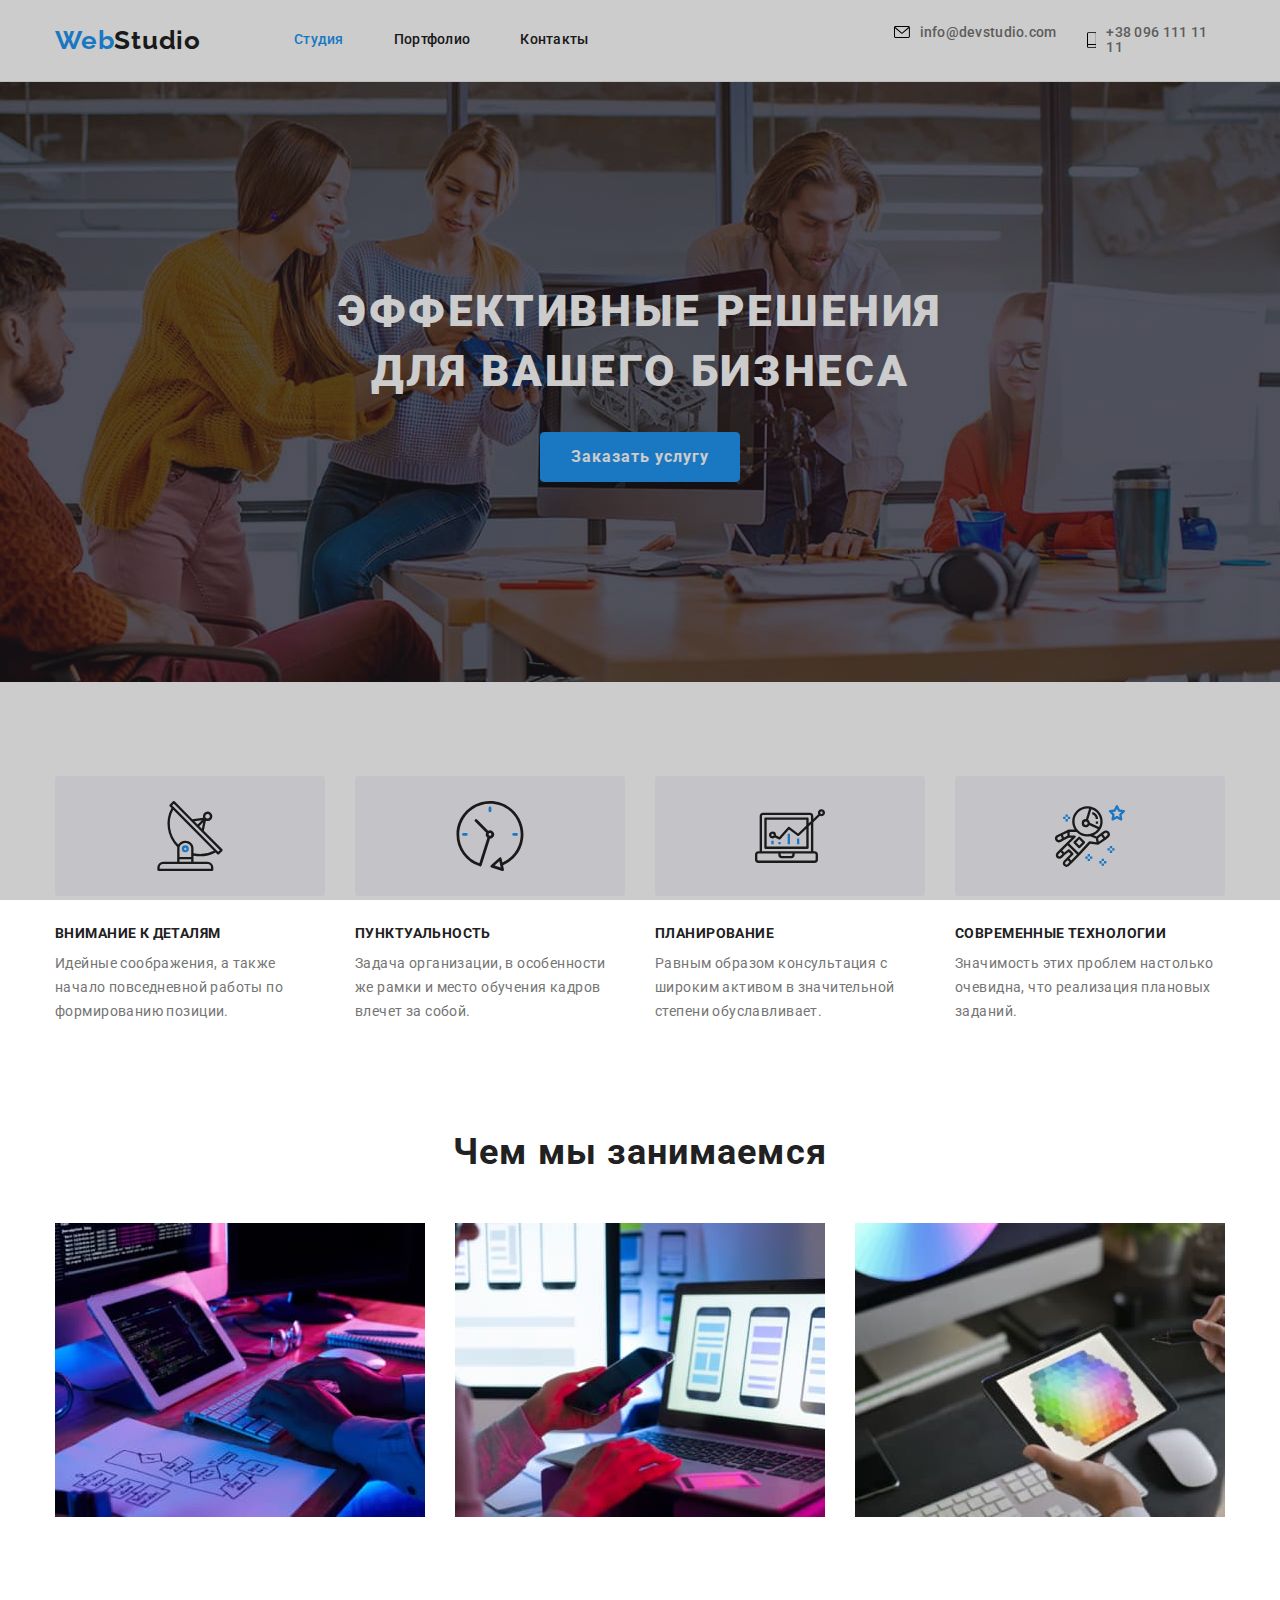
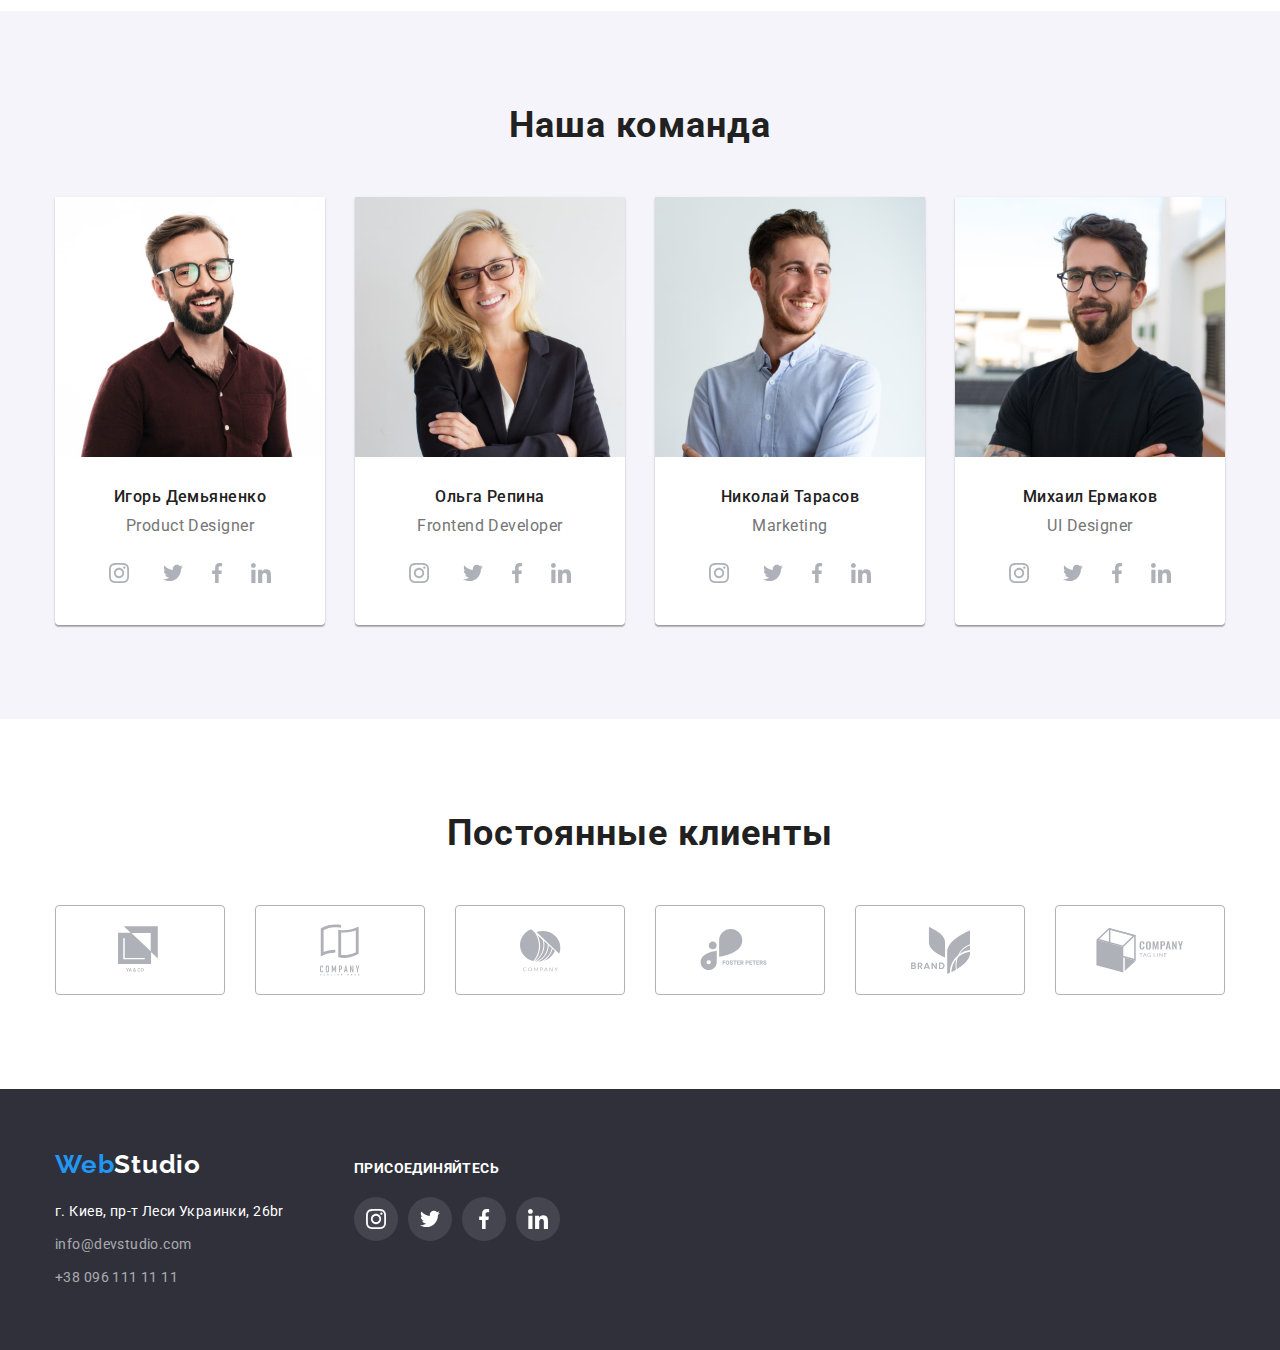
==== index.html @ c90cb627 "добавляет модалку" ====
<!DOCTYPE html>
<html lang="ru">
  <head>
    <meta charset="UTF-8" />
    <meta name="viewport" content="width=device-width, initial-scale=1.0" />
    <title>Studio</title>
    <link rel="stylesheet" href="https://cdnjs.cloudflare.com/ajax/libs/modern-normalize/1.0.0/modern-normalize.min.css" integrity="sha512-ISS7cAi1PEhQ8jnbJpJZMd29NlhNj4AWYyLOSp2CE/CsHxTCu+r+t0D2yoJudVrd0/8fTVPUVDzY5Tvli75u/g==" crossorigin="anonymous" />
    <link rel="preconnect" href="https://fonts.gstatic.com">
    <link href="https://fonts.googleapis.com/css2?family=Raleway:wght@700&family=Roboto:wght@400;500;700;900&display=swap" rel="stylesheet">
    <link rel="stylesheet" href="./CSS/styles.css" />
  </head>
  <body>

    <!-- Шапка сайта -->

    <header class="header">
      <div class="container header-container">
        <div class="nav-container">
          <a class="header-logo" href="./index.html"><span class="web">Web</span>Studio</a>
          <nav class="nav">
            <ul class="nav-list menu">
              <li class="nav-item">
                <a class="link current" href="./index.html">Студия</a>
              </li>
              <li class="nav-item">
                <a class="link" href="./portfolio.html">Портфолио</a>
              </li>
              <li class="nav-item">
                <a class="link" href="#">Контакты</a>
              </li>
            </ul>
          </nav>
          <ul class="nav-list">
            <li class="mail-phone">
              <a class="link-mail" href="mailto:info@devstudio.com">
              <svg class="icon-mail" width="16" height="12">
                <use href="./images/symbol-defs.svg#icon-mail"></use>
              </svg>
              info@devstudio.com
              </a>
            </li>
            <li class="nav-item">
              <a class="link-phone" href="tel:+380961111111">
                <svg class="icon-phone" width="10" height="16">
                  <use href="./images/symbol-defs.svg#icon-phone"></use>
                </svg>
                +38 096 111 11 11
              </a>
            </li>
          </ul>
        </div>
      </div>
    </header>
    <main>

      <!-- Герой -->

      <section class="hero hero-overlay">
        <div class="container hero-container">
          <h1 class="hero-title">Эффективные решения<br>для вашего бизнеса</h1> 
          <button data-open-modal class="button">Заказать услугу</button>
          <div class="overlay">
            <div class="modal"></div>
          </div>
        </div>
      </section>

      <!-- Особенности -->

      <section class="section section-features">
        <div class="container features-container">
          <h2 class="features-title visually-hidden">Особенности</h2>
          <ul class="features-list">
            <li class="features-item icon-antena">
              <h3 class="features-title-item">Внимание к деталям</h3>
              <p class="features-text">
                Идейные соображения, а также начало повседневной работы по
                формированию позиции.
              </p>
            </li>
            <li class="features-item icon-clock">
              <h3 class="features-title-item">Пунктуальность</h3>
              <p class="features-text">
                Задача организации, в особенности же рамки и место обучения кадров
                влечет за собой.
              </p>
            </li>
            <li class="features-item icon-diagram">
              <h3 class="features-title-item">Планирование</h3>
              <p class="features-text">
                Равным образом консультация с широким активом в значительной
                степени обуславливает.
              </p>
            </li>
            <li class="features-item icon-astronaut">
              <h3 class="features-title-item">Современные технологии</h3>
              <p class="features-text">
                Значимость этих проблем настолько очевидна, что реализация
                плановых заданий.
              </p>
            </li>
          </ul>
        </div>
      </section>

      <!-- Преимущества -->

      <section class="section section-advantages">
        <div class="container advantages-container">
          <h2 class="advantages-title">Чем мы занимаемся</h2>
          <ul class="advantages-list">
            <li class="advantages-item">
              <img
                src="./images/studio/advantages/code-layout.jpg"
                alt="Верстка"
                width="370"
                height="294"
              />
            </li>
            <li class="advantages-item">
              <img
                src="./images/studio/advantages/mobile-applications.jpg"
                alt="Мобильные приложения"
                width="370"
                height="294"
              />
            </li>
            <li class="advantages-item">
              <img
                src="./images/studio/advantages/design.jpg"
                alt="Дизайн"
                width="370"
                height="294"
              />
            </li>
          </ul>
        </div>
      </section>

      <!-- Команда -->

      <section class="section section-team">
        <div class="container team-container">
          <h2 class="team-title">Наша команда</h2>
          <ul class="team-list">
            <li class="team-item">
              <img
                src="./images/studio/team/Product-Designer1.jpg"
                alt="Игорь Демьяненко"
                width="270"
                height="260"
              />
              <div class="info-worker">
                <h3 class="photo-title">Игорь Демьяненко</h3>
                <p class="photo-text">Product Designer</p>
                <ul class="socials-list">
                  <li class="socials-item">
                    <a class="socials-link" href="www.instagram.com">
                      <svg class="socials-icon" width="20" height="20">
                        <use href="./images/symbol-defs.svg#icon-instagram"></use>
                      </svg>
                    </a>
                  </li>
                  <li>
                    <a class="socials-link" href="https://twitter.com">
                      <svg class="socials-icon" width="20" height="20">
                        <use href="./images/symbol-defs.svg#icon-twitter"></use>
                      </svg>
                    </a>
                  </li>
                  <li>
                    <a class="socials-link" href="https://facebook.com">
                      <svg class="socials-icon" width="20" height="20">
                        <use href="./images/symbol-defs.svg#icon-facebook"></use>
                      </svg>
                    </a>
                  </li>
                  <li>
                    <a class="socials-link" href="https://linkedin.com">
                      <svg class="socials-icon" width="20" height="20">
                        <use href="./images/symbol-defs.svg#icon-linkedin"></use>
                      </svg>
                    </a>
                  </li>
                </ul>
              </div>
            </li>
            <li class="team-item">
              <img
                src="./images/studio/team/Frontend-Developer2.jpg"
                alt="Ольга Репина"
                width="270"
                height="260"
              />
              <div class="info-worker">
                <h3 class="photo-title">Ольга Репина</h3>
                <p class="photo-text">Frontend Developer</p>
                <ul class="socials-list">
                  <li class="socials-item">
                    <a class="socials-link" href="www.instagram.com">
                      <svg class="socials-icon" width="20" height="20">
                        <use href="./images/symbol-defs.svg#icon-instagram"></use>
                      </svg>
                    </a>
                  </li>
                  <li>
                    <a class="socials-link" href="https://twitter.com">
                      <svg class="socials-icon" width="20" height="20">
                        <use href="./images/symbol-defs.svg#icon-twitter"></use>
                      </svg>
                    </a>
                  </li>
                  <li>
                    <a class="socials-link" href="https://facebook.com">
                      <svg class="socials-icon" width="20" height="20">
                        <use href="./images/symbol-defs.svg#icon-facebook"></use>
                      </svg>
                    </a>
                  </li>
                  <li>
                    <a class="socials-link" href="https://linkedin.com">
                      <svg class="socials-icon" width="20" height="20">
                        <use href="./images/symbol-defs.svg#icon-linkedin"></use>
                      </svg>
                    </a>
                  </li>
                </ul>
              </div>
            </li>
            <li class="team-item">
              <img
                src="./images/studio/team/Marketing3.jpg"
                alt="Николай Тарасов"
                width="270"
                height="260"
              />
              <div class="info-worker">
                <h3 class="photo-title">Николай Тарасов</h3>
                <p class="photo-text">Marketing</p>
                <ul class="socials-list">
                  <li class="socials-item">
                    <a class="socials-link" href="www.instagram.com">
                      <svg class="socials-icon" width="20" height="20">
                        <use href="./images/symbol-defs.svg#icon-instagram"></use>
                      </svg>
                    </a>
                  </li>
                  <li>
                    <a class="socials-link" href="https://twitter.com">
                      <svg class="socials-icon" width="20" height="20">
                        <use href="./images/symbol-defs.svg#icon-twitter"></use>
                      </svg>
                    </a>
                  </li>
                  <li>
                    <a class="socials-link" href="https://facebook.com">
                      <svg class="socials-icon" width="20" height="20">
                        <use href="./images/symbol-defs.svg#icon-facebook"></use>
                      </svg>
                    </a>
                  </li>
                  <li>
                    <a class="socials-link" href="https://linkedin.com">
                      <svg class="socials-icon" width="20" height="20">
                        <use href="./images/symbol-defs.svg#icon-linkedin"></use>
                      </svg>
                    </a>
                  </li>
                </ul>
              </div>
            </li>
            <li class="team-item">
              <img
                src="./images/studio/team/UI-Designer4.jpg"
                alt="Михаил Ермаков"
                width="270"
                height="260"
              />
              <div class="info-worker">
                <h3 class="photo-title">Михаил Ермаков</h3>
                <p class="photo-text">UI Designer</p>
                <ul class="socials-list">
                  <li class="socials-item">
                    <a class="socials-link" href="www.instagram.com">
                      <svg class="socials-icon" width="20" height="20">
                        <use href="./images/symbol-defs.svg#icon-instagram"></use>
                      </svg>
                    </a>
                  </li>
                  <li>
                    <a class="socials-link" href="https://twitter.com">
                      <svg class="socials-icon" width="20" height="20">
                        <use href="./images/symbol-defs.svg#icon-twitter"></use>
                      </svg>
                    </a>
                  </li>
                  <li>
                    <a class="socials-link" href="https://facebook.com">
                      <svg class="socials-icon" width="20" height="20">
                        <use href="./images/symbol-defs.svg#icon-facebook"></use>
                      </svg>
                    </a>
                  </li>
                  <li>
                    <a class="socials-link" href="https://linkedin.com">
                      <svg class="socials-icon" width="20" height="20">
                        <use href="./images/symbol-defs.svg#icon-linkedin"></use>
                      </svg>
                    </a>
                  </li>
                </ul>
              </div>
            </li>
          </ul>
        </div>
      </section>
    </main>

    <!-- Постоянные клиенты -->

    <section class="section clients-section">
      <div class="container clients-container">
        <h2 class="clients-title">Постоянные клиенты</h2>
        <ul class="clients-list">
          <li class="clients-item">
            <a class="clients-logo" href="">
              <svg class="logo-icon" width="44" height="49">
                <use href="./images/symbol-defs.svg#icon-logo-1"></use>
              </svg>
            </a>
          </li>
          <li class="clients-item">
            <a class="clients-logo" href="">
              <svg class="logo-icon" width="40" height="52">
                <use href="./images/symbol-defs.svg#icon-logo-2"></use>
              </svg>
            </a>
          </li>
          <li class="clients-item">
            <a class="clients-logo" href="">
              <svg class="logo-icon" width="41" height="43">
                <use href="./images/symbol-defs.svg#icon-logo-3"></use>
              </svg>
            </a>
          </li>
          <li class="clients-item">
            <a class="clients-logo" href="">
              <svg class="logo-icon" width="80" height="42">
                <use href="./images/symbol-defs.svg#icon-logo-4"></use>
              </svg>
            </a>
          </li>
          <li class="clients-item">
            <a class="clients-logo" href="">
              <svg class="logo-icon" width="59" height="47">
                <use href="./images/symbol-defs.svg#icon-logo-5"></use>
              </svg>
            </a>
          </li>
          <li class="clients-item">
            <a class="clients-logo" href="">
              <svg class="logo-icon" width="88" height="45">
                <use href="./images/symbol-defs.svg#icon-logo-6"></use>
              </svg>
            </a>
          </li>
        </ul>
      </div>
    </section>


    <!-- Футер -->
    <footer class="footer">
      <div class="container footer-container">
        <div class="footer-contacts">
          <a class="footer-logo" href="./index.html">
            <span class="web">Web</span><span class="logo-white">Studio</span>
          </a>
          <address class="address">
            г. Киев, пр-т Леси Украинки, 26br <br />
            <a class="footer-link" href="mailto:info@devstudio.com">info@devstudio.com</a><br />
            <a class="footer-link" href="tel:+380961111111">+38 096 111 11 11</a>
          </address>
        </div>
        <div class="footer-socials">
          <h2 class="footer-title">Присоединяйтесь</h2>
          <ul class="socials-list-footer">
            <li class="socials-item-footer">
              <a class="socials-link-footer" href="www.instagram.com">
                <svg class="socials-icon-footer" width="20" height="20">
                  <use href="./images/symbol-defs.svg#icon-instagram"></use>
                </svg>
              </a>
            </li>
            <li class="socials-item-footer">
              <a class="socials-link-footer" href="https://twitter.com">
                <svg class="socials-icon-footer" width="20" height="20">
                  <use href="./images/symbol-defs.svg#icon-twitter"></use>
                </svg>
              </a>
            </li>
            <li class="socials-item-footer">
              <a class="socials-link-footer" href="https://facebook.com">
                <svg class="socials-icon-footer" width="20" height="20">
                  <use href="./images/symbol-defs.svg#icon-facebook"></use>
                </svg>
              </a>
            </li>
            <li class="socials-item-footer">
              <a class="socials-link-footer" href="https://linkedin.com">
                <svg class="socials-icon-footer" width="20" height="20">
                  <use href="./images/symbol-defs.svg#icon-linkedin"></use>
                </svg>
              </a>
            </li>
          </ul>
        </div>
      </div>
    </footer>
    <script>
      const refs = {
        openModalBtn: document.querySelector("[data-open-modal]"),
        closeModalBtn: document.querySelector("[data-close-modal]"),
        backdrop: document.querySelector("[data-backdrop]"),
      };

      refs.openModalBtn.addEventListener("click", toggleModal);
      refs.closeModalBtn.addEventListener("click", toggleModal);

      refs.backdrop.addEventListener("click", logBackdropClick);

      function toggleModal() {
        refs.backdrop.classList.toggle("is-hidden");
      }

      function logBackdropClick() {
        console.log("Это клик в бекдроп");
      }
    </script>
  </body>
</html>
---- CSS/styles.css ----
:root {
  --primary-text-color: #212121;
  --secondary-text-color: #757575;
  --primary-white-color: #ffffff;
  --secondary-black-color: #2f303a;
  --accent-color: #2196f3;
}

html {
  box-sizing: border-box;
}

*,
*::before,
*::after {
  box-sizing: inherit;
}

h1,
h2,
h3,
h4,
h5,
h6,
p {
  margin-top: 0;
}

body {
  color: var(--primary-text-color);
  background-color: var(--primary-white-color);
  font-family: "Roboto", sans-serif;
  margin: 0;
}

a {
  text-decoration: none;
  color: var(--secondary-text-color);
  margin: 0;
  padding: 0;
}

address {
  font-style: inherit;
}

ul {
  margin-top: 0;
  margin-bottom: 0;
  padding: 0;
  list-style-type: none;
}

img {
  display: block;
  max-width: 100%;
  height: auto;
}

.visually-hidden {
  position: absolute !important;
  clip: rect(1px 1px 1px 1px);
  clip: rect(1px, 1px, 1px, 1px);
  padding: 0 !important;
  border: 0 !important;
  height: 1px !important;
  width: 1px !important;
  overflow: hidden;
}

.container {
  width: 1200px;
  padding-left: 15px;
  padding-right: 15px;
  margin-right: auto;
  margin-left: auto;
  align-content: center;
  vertical-align: baseline;
}

.section {
  padding-top: 94px;
  padding-bottom: 94px;
}

/* Header (Шапка) */

.header {
  border-bottom:  1px solid #ECECEC;
}

.header-container {
  display: flex;
  justify-content: space-between;
}

.header-logo {
  margin: 25px 93px 25px 0px;
  font-weight: 700;
  font-size: 26px;
  line-height: 1.19;
  letter-spacing: 0.03em;
  color: var(--primary-text-color);
  font-family: "Raleway", sans-serif;
}

.web {
  color: var(--accent-color);
}

.nav-container {
  display: flex;
  align-items: center;
}

.nav-list.menu {
  margin-right: 305px;
}

.nav-list {
  display: flex;
  font-weight: 500;
  font-size: 14px;
  line-height: 1.14;
  letter-spacing: 0.02em;
  list-style: none;
  text-decoration: none;
}

.nav-item:not(:last-child) {
  margin-right: 50px;
}

.nav-item .link {
  color: var(--primary-text-color);
}

.nav-list .link:hover,
.nav-list .link:focus {
  color: var(--accent-color);
}

.nav-list .link-mail:hover,
.nav-list .link-mail:focus {
  color: var(--accent-color);
}

.nav-list .link-phone:hover,
.nav-list .link-phone:focus {
  color: var(--accent-color);
}

.nav-list .link.current {
  color: var(--accent-color);
}

.link-mail,
.link-phone {
  display: inline-flex;
  align-items: center;
}

.mail-phone {
  margin-right: 30px;
}

.icon-mail {
 margin-right: 10px; 
}

.icon-phone {
  margin-right: 10px; 
 }

 .link-mail:hover .icon-mail,
 .link-mail:focus .icon-mail {
   fill: var(--accent-color);
 }

 .link-phone:hover .icon-phone,
 .link-phone:focus .icon-phone {
   fill: var(--accent-color);
 }

/* Hero (Герой) */

.hero {
  background: #C4C4C4;
  text-align: center;
  padding: 200px 0;
}

.hero-overlay {
  height: 600px;
  max-width: 1600px;
  margin-left: auto;
  margin-right: auto;
  background-image: linear-gradient( rgba(47, 48, 58, 0.4), rgba(47, 48, 58, 0.4)), url(../images/studio/hero/Img.jpg);
  background-repeat: no-repeat;
  background-size: cover;
  background-position: center;
}

.hero-title {
  color: var(--primary-white-color);
  font-weight: 900;
  font-size: 44px;
  line-height: 1.36;
  text-align: center;
  letter-spacing: 0.06em;
  text-transform: uppercase;
  margin-bottom: 30px;
}

.button {
  font-family: var(--primary-text-color);
  width: 200px;
  height: 50px;
  font-weight: 700;
  font-size: 16px;
  line-height: 1.88;
  letter-spacing: 0.06em;
  background: #2196f3;
  border: 1px solid var(--accent-color);
  border-radius: 4px;
  color: #ffffff;
  font-family: "Roboto", sans-serif;
  cursor: pointer;
  align-items: center;
  text-align: center;
  justify-content: center;
}

.overlay {
  position: fixed;

  top: 0;
  left: 0;
  width: 100%;
  height: 100%;
  background: rgba(0, 0, 0, 0.2);

}

/* Features (Особенности) */

.section-features {
  padding-bottom: 0;
}

.features-list {
  display: flex;
  list-style: none;
  
}

.features-item {
  width: calc((100% - 90px) / 4);
}

.features-item:not(:last-child) {
  margin-right: 30px;
}

.features-item::before {
  display: block;
  content: "";
  height: 120px;
  background: #F5F4FA;
  border-radius: 4px;
  margin-bottom: 30px;
}

.icon-antena::before {
  background-image: url("../images/icons/icons-features/antenna.svg");
  background-repeat: no-repeat;
  background-position: center;
}

.icon-clock::before{
  background-image: url("../images/icons/icons-features/clock.svg");
  background-repeat: no-repeat;
  background-position: center;
}

.icon-diagram::before{
  background-image: url("../images/icons/icons-features/diagram.svg");
  background-repeat: no-repeat;
  background-position: center;
}

.icon-astronaut::before{
  background-image: url("../images/icons/icons-features/astronaut.svg");
  background-repeat: no-repeat;
  background-position: center;
}

.features-icons-item {
  display: block;
  width: 65px;
  height: 70px;
  padding: 0;
  border: none;
}

.features-title-item {
  margin-bottom: 10px;
  font-weight: 700;
  font-size: 14px;
  line-height: 1.14;
  letter-spacing: 0.03em;
  color: var(--primary-text-color);
  text-transform: uppercase;
}

.features-text {
  font-weight: 400;
  font-size: 14px;
  line-height: 1.71;
  letter-spacing: 0.03em;
  color: var(--secondary-text-color);
}

/* Advantage (Преимущества) */

.section.section-advantages {
  margin-top: 0px;
}

.advantages-title {
  margin-bottom: 50px;
  font-weight: 700;
  font-size: 36px;
  line-height: 1.16;
  letter-spacing: 0.03em;
  color: var(--primary-text-color);
  text-align: center;
}

.advantages-list {
  display: flex;
  list-style: none;
}

.advantages-item {
  width: calc((100% - 60px) / 3);
}

.advantages-item:not(:last-child) {
  margin-right: 30px;
}

/* Team (Команда) */

.team-list {
  display: flex;
}

.info-worker {
  padding: 30px 32px;
}

.team-item {
  width: calc((100% - 90px) / 4);
  background: #ffffff;
  box-shadow: 0px 1px 3px rgba(0, 0, 0, 0.12), 0px 1px 1px rgba(0, 0, 0, 0.14),
    0px 2px 1px rgba(0, 0, 0, 0.2);
  border-radius: 0px 0px 4px 4px;
}

.team-item:not(:last-child) {
  margin-right: 30px;
}

.team-title {
  margin-bottom: 50px;
  font-weight: 700;
  font-size: 36px;
  line-height: 1.16;
  letter-spacing: 0.03em;
  color: var(--primary-text-color);
  text-align: center;
}

.photo-title {
  margin-bottom: 10px;
  font-weight: 500;
  font-size: 16px;
  line-height: 1.19;
  letter-spacing: 0.03em;
  color: var(--primary-text-color);
  text-align: center;
}

.photo-text {
  margin-bottom: 16px;
  font-weight: 400;
  font-size: 16px;
  line-height: 1.19;
  letter-spacing: 0.03em;
  color: var(--secondary-text-color);
  text-align: center;
}

.team-list {
  list-style: none;
}

.section-team {
  background-color: #f5f4fa;
}

/* Социальные сети */

.socials-list {
  display: flex;
  justify-content: center;
}

.social-item {
  justify-content: center;
}

.socials-item {
  width: calc((100% - 30px) / 4);
}

.socials-item:not(:last-child) {
  margin-right: 10px;
}

.socials-link {
  display: flex;
  justify-content: center;
  align-items: center;
  height: 44px;
  width: 44px;
  background: #FFFFFF;
  background-position: center;
  border-radius: 50%;
  border: none;
  
}

.socials-link:hover,
.socials-link:focus {
  background: #2196F3; 
}

.socials-icon {
  fill: #afb1b8;
}

.socials-link:hover .socials-icon,
.socials-link:focus .socials-icon {
  fill: var(--primary-white-color);
}

/* Постоянные клиенты */

.clients-title {
  margin-bottom: 50px;
  font-weight: 700;
  font-size: 36px;
  line-height: 1.16;
  letter-spacing: 0.03em;
  color: var(--primary-text-color);
  text-align: center;
}

.clients-list {
  display: flex;
  justify-content: space-between;
}

.clients-logo {
  justify-content: center;
  display: inline-flex;
  align-items: center;
  /* display: inline-block; */
  width: 170px;
  height: 90px;
  border: 1px solid #AFB1B8;
  box-sizing: border-box;
  border-radius: 4px;
}

.clients-logo:hover .logo-icon,
.clients-logo:focus .logo-icon {
  fill: var(--accent-color);
}

.clients-logo:hover,
.clients-logo:focus {
  border-color: var(--accent-color);
}


.logo-icon {
  fill: #afb1b8
}

/* footer (Подвал) */

.footer {
  padding-top: 60px;
  padding-bottom: 60px;
  background-color: var(--secondary-black-color);
}

.footer-container {
  display: flex;
}

.footer-logo {
  display: inline-block;
  margin-bottom: 20px;
  font-weight: 700;
  font-size: 26px;
  line-height: 1.19;
  letter-spacing: 0.03em;
  font-family: "Raleway", sans-serif;
}

.web {
  color: var(--accent-color);
}

.logo-white {
  color: #ffffff;
}

.address {
  font-weight: 400;
  font-size: 14px;
  line-height: 1.71;
  letter-spacing: 0.03em;
  color: #ffffff;
}

.footer-link {
  display: inline-block;
  margin-top: 9px;
  color: rgba(255, 255, 255, 0.6);
}

.footer-socials {
  margin-left: 70px;
}

.footer-title {
  margin-top: 12px;
  margin-bottom: 20px;
  font-weight: bold;
  font-size: 14px;
  line-height: 1.14;
  letter-spacing: 0.03em;
  text-transform: uppercase;
  color: #FFFFFF;

}

.socials-list-footer {
  display: flex;
  justify-content: center;
}
  
.socials-link-footer {
  display: flex;
  justify-content: center;
  align-items: center;
  height: 44px;
  width: 44px;
  background-position: center;
  border-radius: 50%;
  border: none;
  background: rgba(255, 255, 255, 0.1);
}

.socials-link-footer:hover,
.socials-link-footer:focus {
  background: #2196F3; 
}

.socials-icon-footer {
  fill: var(--primary-white-color);
}


.socials-item-footer:not(:last-child) {
  margin-right: 10px;
}

/* Portfolio */
  

.buttons-filter-list {
  display: flex;
  justify-content: center;
  margin-bottom: 50px;
}

.filter-item:not(:last-child) {
  margin-right: 8px;
}

.button-filter {
  display: inline-block;
  padding: 6px 22px;
  font-weight: 500;
  font-size: 16px;
  line-height: 1.6;
  letter-spacing: 0.03em;
  font-family: inherit;
  color: var(--primary-text-color);
  border: 1px solid #f5f4fa;
  border-radius: 4px;
  font-family: "Roboto", sans-serif;
}

.button-filter:hover,
.button-filter:focus {
  background-color: var(--accent-color);
  color: var(--primary-white-color);
}

/* Карточки портфолио */

.portfolio-container {
  padding-left: 15px;
  padding-right: 15px;
  margin-left: auto;
  margin-right: auto;
}

.portfolio-list {
  width: 1200;
  display: flex;
  flex-wrap: wrap;
}

.portfolio-list-item {
  width: 370px;
  width: 33.3333%;
  width: calc((100% - 60px) / 3);
  margin-right: 30px;
  border: 1px solid #EEEEEE;
}

.portfolio-list-item:nth-child(3n) {
  margin-right: 0;
}

.portfolio-list-item:nth-child(-n + 6) {
  margin-bottom: 30px;
}

.portfolio-link-item {
  display: block;
}

.portfolio-link-item:hover,
.portfolio-link-item:focus {
  box-shadow: 0px 1px 1px rgba(0, 0, 0, 0.12), 0px 4px 4px rgba(0, 0, 0, 0.06), 1px 4px 6px rgba(0, 0, 0, 0.16);
}

.portfolio-card-name {
  padding: 20px 24px;
}


.item-title {
  font-weight: 700;
  font-size: 18px;
  line-height: 2;
  letter-spacing: 0.06em;
  color: var(--primary-text-color);
  margin-bottom: 4px;
}

.item-text {
  font-weight: 400;
  font-size: 16px;
  line-height: 1.9;
  letter-spacing: 0.03em;
  color: #757575;
  margin: 0;
}
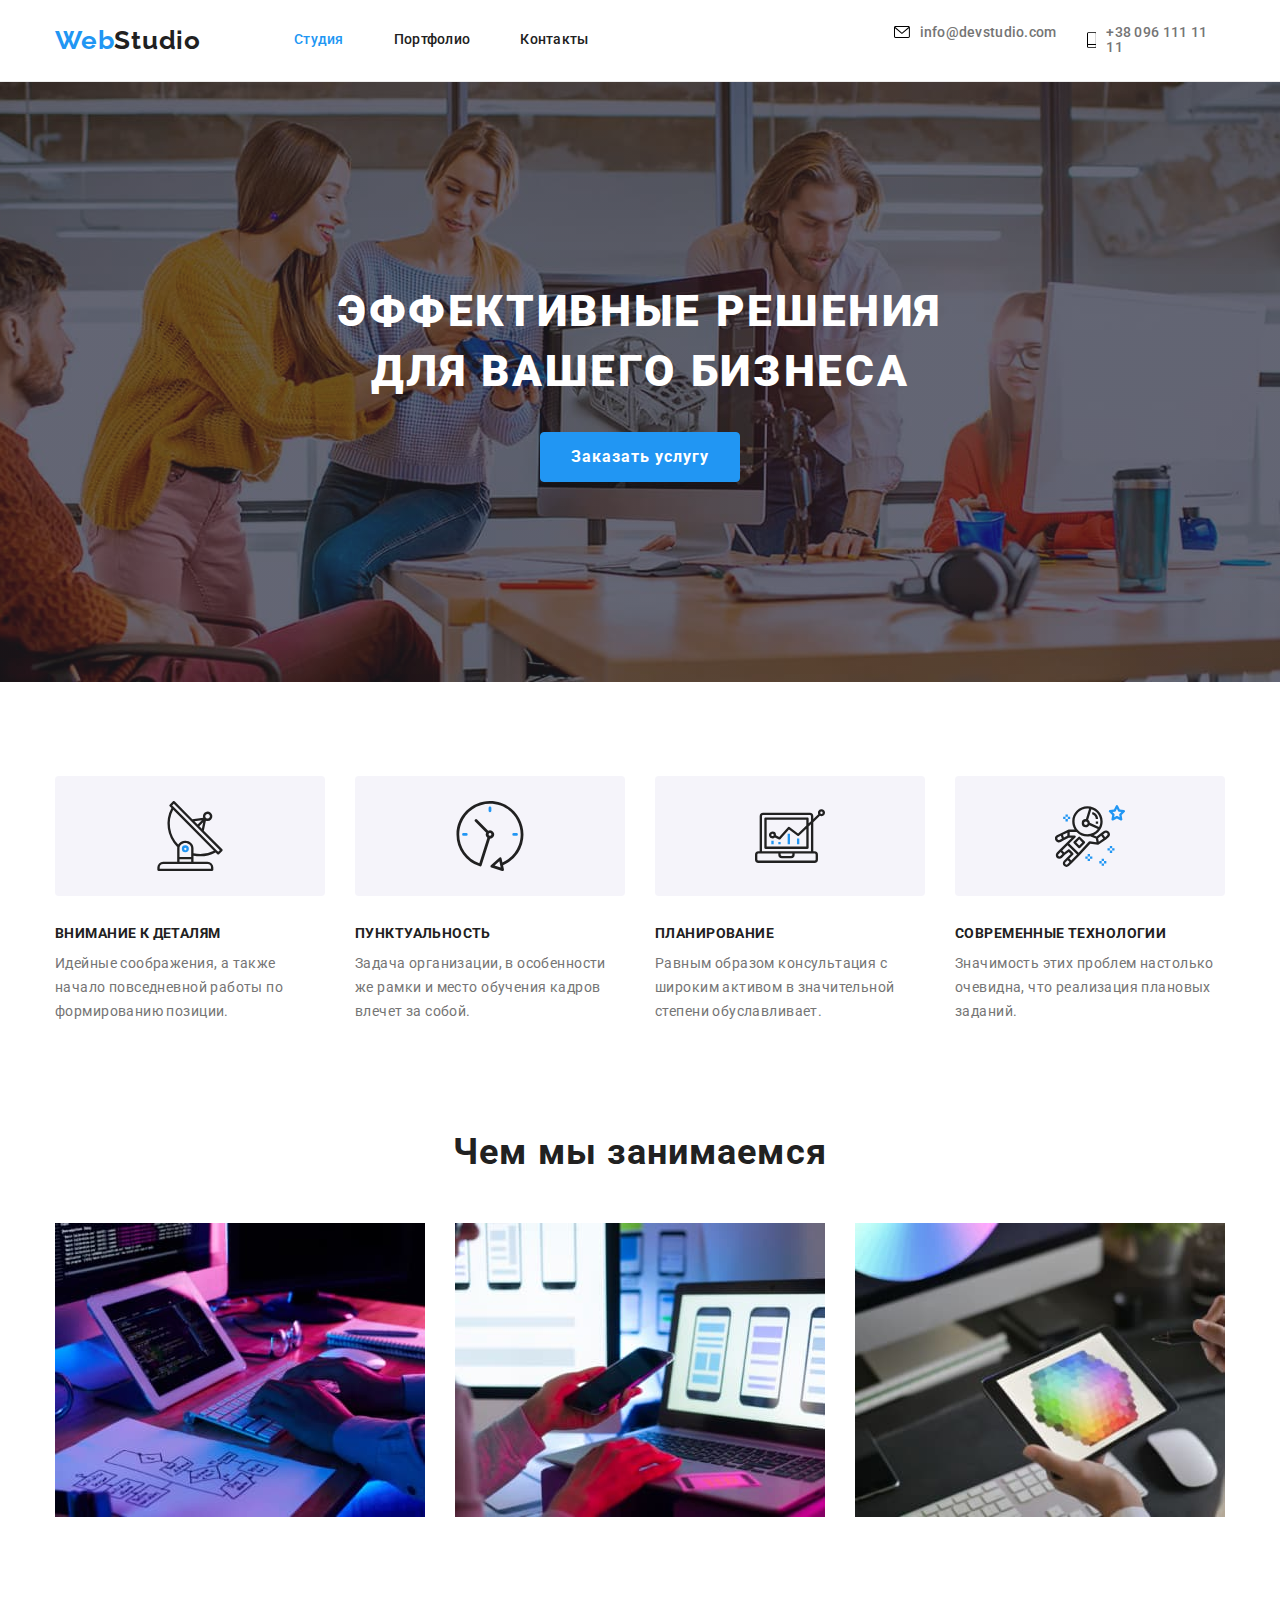
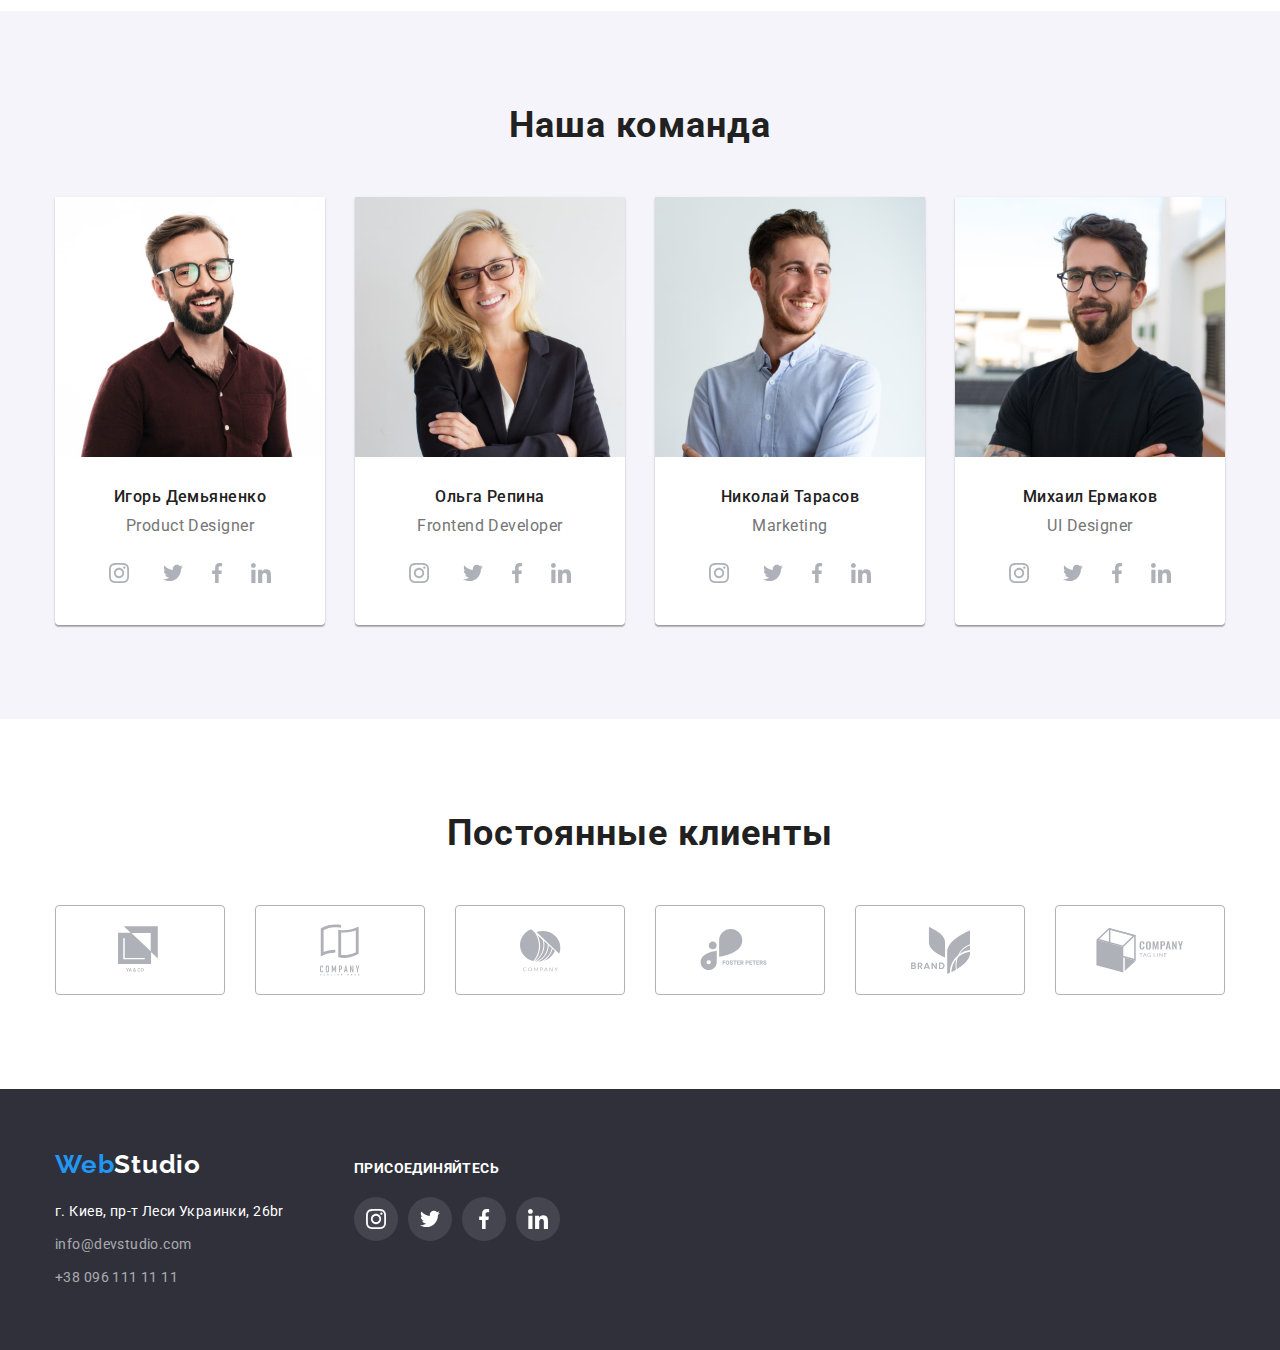
==== commit 65815355: "Добавляет overlay для Портфолио" ====
--- a/index.html
+++ b/index.html
@@ -59,9 +59,6 @@
         <div class="container hero-container">
           <h1 class="hero-title">Эффективные решения<br>для вашего бизнеса</h1> 
           <button data-open-modal class="button">Заказать услугу</button>
-          <div class="overlay">
-            <div class="modal"></div>
-          </div>
         </div>
       </section>
 
@@ -417,6 +414,17 @@
         </div>
       </div>
     </footer>
+
+    <div class="backdrop is-hidden" data-backdrop>
+      <div class="modal">
+        <button class="close-modal" data-close-modal>
+          <svg class="modal-icon-close" width="11" height="11">
+            <use href="./images/symbol-defs.svg#icon-close"></use>
+          </svg>
+        </button>  
+      </div>
+    </div>
+
     <script>
       const refs = {
         openModalBtn: document.querySelector("[data-open-modal]"),
@@ -437,5 +445,6 @@
         console.log("Это клик в бекдроп");
       }
     </script>
+    
   </body>
 </html>
--- a/CSS/styles.css
+++ b/CSS/styles.css
@@ -231,7 +231,7 @@
   justify-content: center;
 }
 
-.overlay {
+.backdrop {
   position: fixed;
 
   top: 0;
@@ -240,6 +240,40 @@
   height: 100%;
   background: rgba(0, 0, 0, 0.2);
 
+}
+
+.modal {
+  min-height: 581px;
+  min-width: 528px;
+
+  transform: translate(-50%, -50%);
+  position: absolute;
+  top: 50%;
+  left: 50%;
+
+  background-color: #FFFFFF;
+}
+
+.close-modal {
+  position: absolute;
+
+  right: 0;
+
+  margin-top: 8px;
+  margin-right: 8px;
+  width: 30px;
+  height: 30px;
+  border-radius: 50%;
+
+  background: #FFFFFF;
+  border: 1px solid rgba(0, 0, 0, 0.1);
+  box-sizing: border-box;
+
+}
+
+.backdrop.is-hidden {
+  opacity: 0;
+  pointer-events: none;
 }
 
 /* Features (Особенности) */
@@ -616,12 +650,15 @@
   border: 1px solid #f5f4fa;
   border-radius: 4px;
   font-family: "Roboto", sans-serif;
+  box-shadow: 0px 3px 1px rgba(0, 0, 0, 0.1), 0px 1px 2px rgba(0, 0, 0, 0.08), 0px 2px 2px rgba(0, 0, 0, 0.12);
+  background: #F5F4FA;
 }
 
 .button-filter:hover,
 .button-filter:focus {
   background-color: var(--accent-color);
   color: var(--primary-white-color);
+  border-color: var(--accent-color);
 }
 
 /* Карточки портфолио */
@@ -668,7 +705,6 @@
   padding: 20px 24px;
 }
 
-
 .item-title {
   font-weight: 700;
   font-size: 18px;
@@ -686,3 +722,35 @@
   color: #757575;
   margin: 0;
 }
+
+.portfolio-card {
+  position: relative;
+  overflow: hidden;
+}
+ 
+.portfolio-overlay {
+  position: absolute;
+
+  padding: 63px 23px;
+  top: 0;
+  left: 0;
+  width: 100%;
+  height: 100%;
+  background: rgba(33, 150, 243, 0.9);
+
+  transform: translateY(100%);
+  transition: transform 250ms cubic-bezier(0.4, 0, 0.2, 1);
+} 
+
+.text-overlay {
+  margin: 0;
+  font-size: 18px;
+  line-height: 1.56;
+  letter-spacing: 0.03em;
+  color: #FFFFFF;
+
+}
+
+.portfolio-link-item:hover .portfolio-overlay {
+  transform: translateY(0);
+}
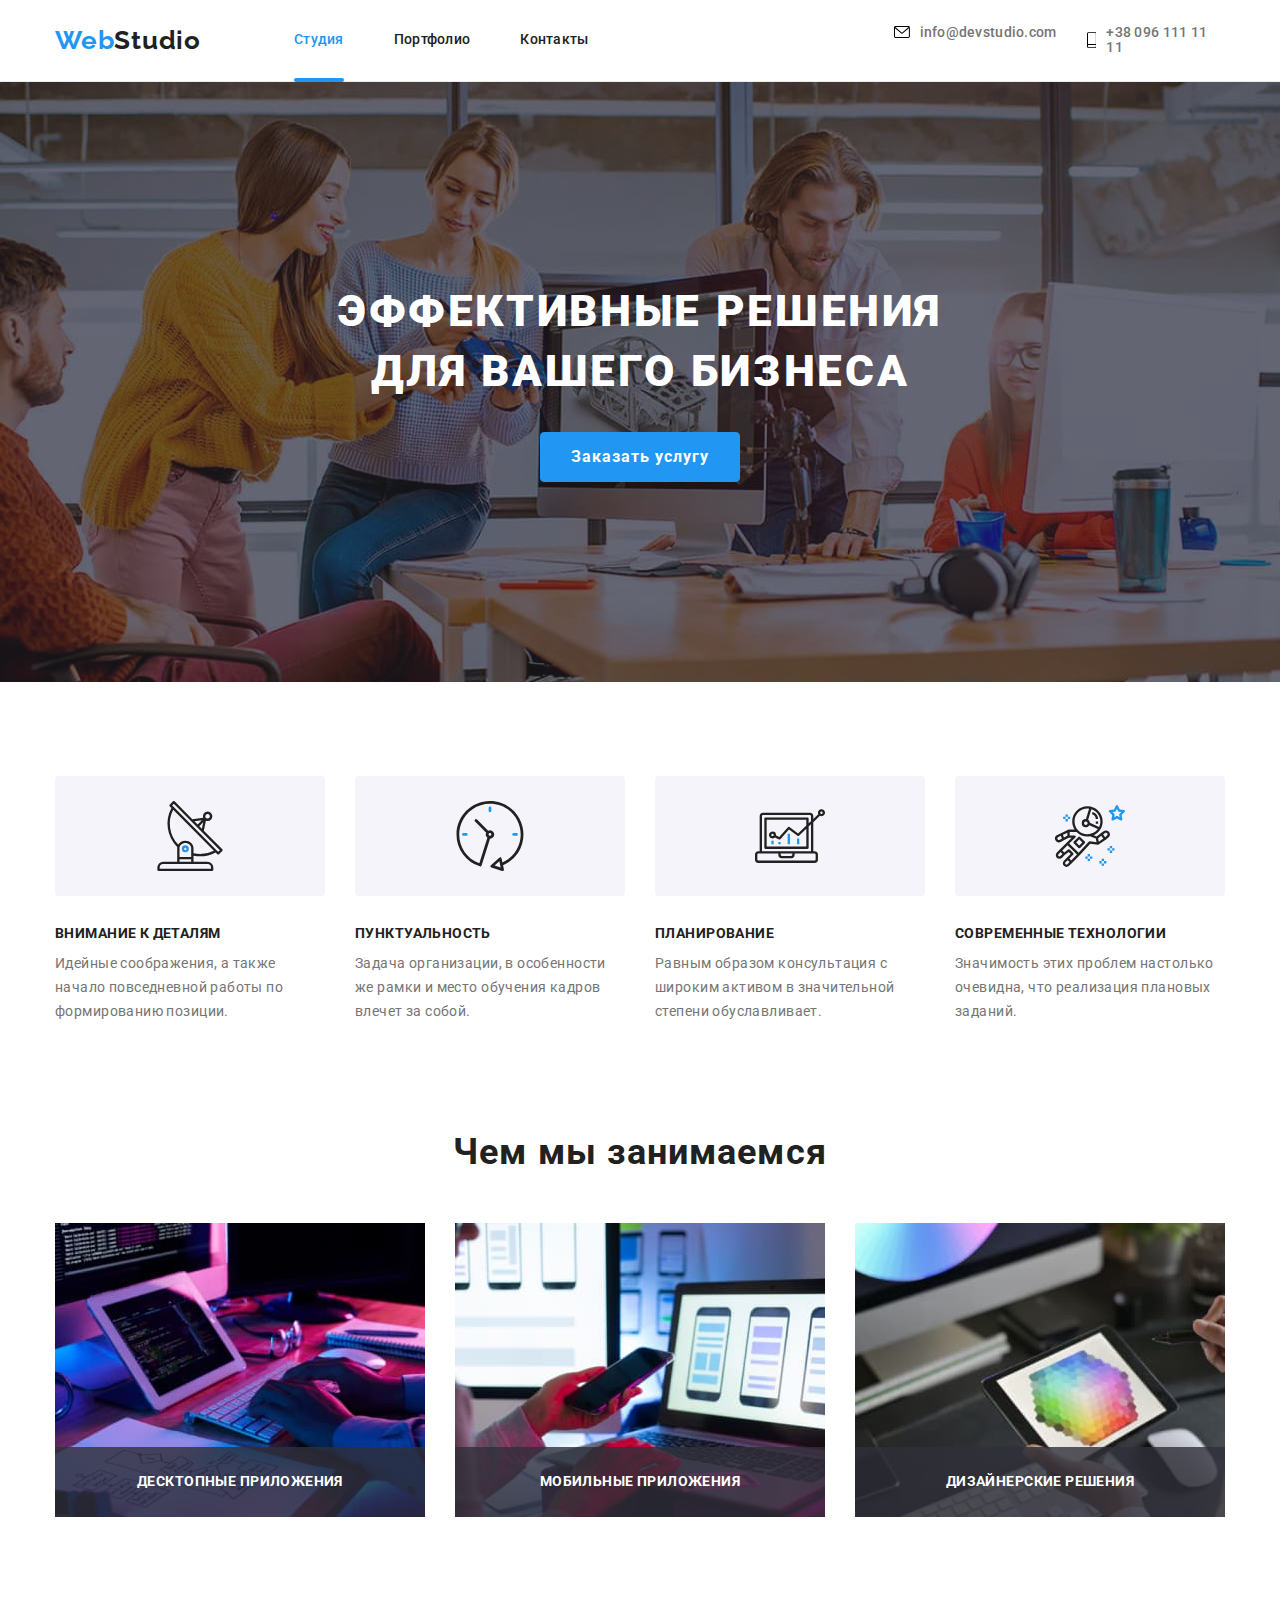
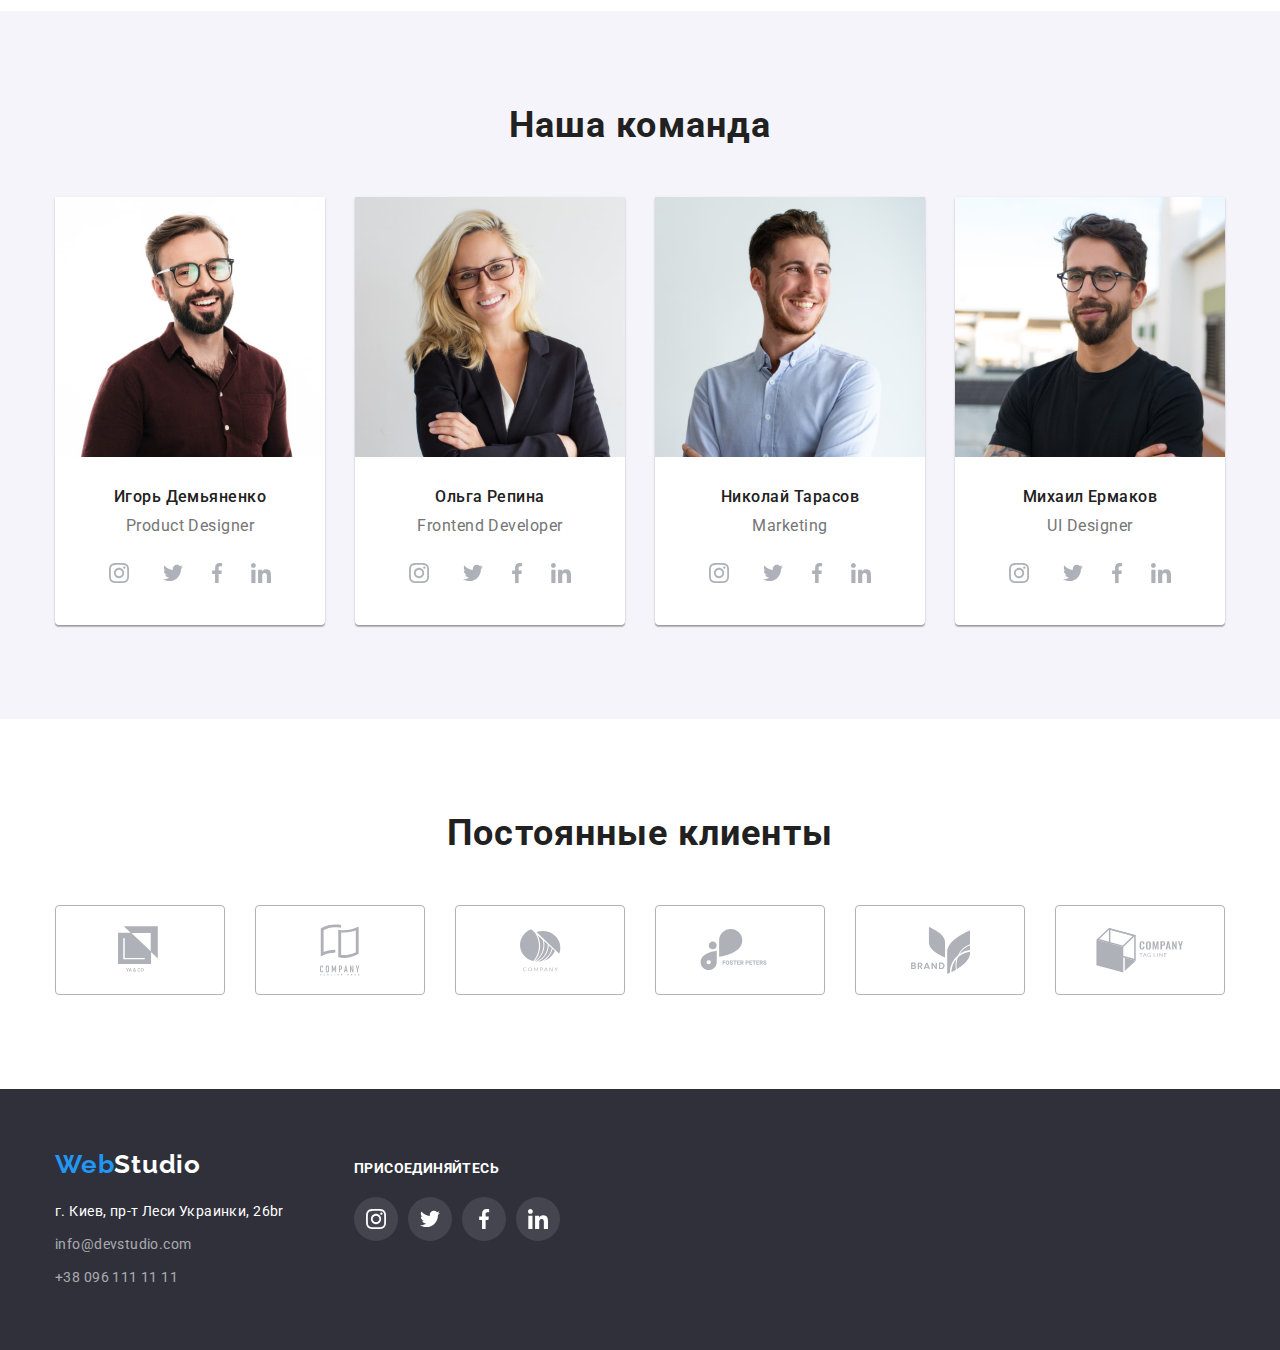
==== commit 1b84239c: "Добавляет фон Преимущество и анимация" ====
--- a/index.html
+++ b/index.html
@@ -20,7 +20,7 @@
           <nav class="nav">
             <ul class="nav-list menu">
               <li class="nav-item">
-                <a class="link current" href="./index.html">Студия</a>
+                <a class="link current line" href="./index.html">Студия</a>
               </li>
               <li class="nav-item">
                 <a class="link" href="./portfolio.html">Портфолио</a>
@@ -107,28 +107,38 @@
           <h2 class="advantages-title">Чем мы занимаемся</h2>
           <ul class="advantages-list">
             <li class="advantages-item">
-              <img
+              <div class="label">
+                <img
                 src="./images/studio/advantages/code-layout.jpg"
                 alt="Верстка"
                 width="370"
                 height="294"
-              />
+                />
+                <p class="label-text">Десктопные приложения</p>
+              </div>
+                
             </li>
             <li class="advantages-item">
-              <img
+              <div class="label">
+                <img
                 src="./images/studio/advantages/mobile-applications.jpg"
                 alt="Мобильные приложения"
                 width="370"
                 height="294"
-              />
+                />
+                <p class="label-text">Мобильные приложения</p>
+              </div>
             </li>
             <li class="advantages-item">
-              <img
+              <div class="label">
+                <img
                 src="./images/studio/advantages/design.jpg"
                 alt="Дизайн"
                 width="370"
                 height="294"
-              />
+                />
+                <p class="label-text">Дизайнерские решения</p>
+              </div>
             </li>
           </ul>
         </div>
--- a/CSS/styles.css
+++ b/CSS/styles.css
@@ -127,6 +127,10 @@
   text-decoration: none;
 }
 
+.nav-item {
+  position: relative;
+}
+
 .nav-item:not(:last-child) {
   margin-right: 50px;
 }
@@ -138,16 +142,19 @@
 .nav-list .link:hover,
 .nav-list .link:focus {
   color: var(--accent-color);
+  transition: 250ms cubic-bezier(0.4, 0, 0.2, 1);
 }
 
 .nav-list .link-mail:hover,
 .nav-list .link-mail:focus {
   color: var(--accent-color);
+  transition: 250ms cubic-bezier(0.4, 0, 0.2, 1);
 }
 
 .nav-list .link-phone:hover,
 .nav-list .link-phone:focus {
   color: var(--accent-color);
+  transition: 250ms cubic-bezier(0.4, 0, 0.2, 1);
 }
 
 .nav-list .link.current {
@@ -175,11 +182,24 @@
  .link-mail:hover .icon-mail,
  .link-mail:focus .icon-mail {
    fill: var(--accent-color);
+   transition: 250ms cubic-bezier(0.4, 0, 0.2, 1);
  }
 
  .link-phone:hover .icon-phone,
  .link-phone:focus .icon-phone {
    fill: var(--accent-color);
+   transition: 250ms cubic-bezier(0.4, 0, 0.2, 1);
+ }
+
+.line::after {
+  content: "";
+  position: absolute;
+  display: block;
+  width: 100%;
+  height: 4px;
+  bottom: -34px;
+  border-radius: 2px;
+  background: #2196F3;
  }
 
 /* Hero (Герой) */
@@ -377,12 +397,40 @@
 }
 
 .advantages-item {
+  position: relative;
   width: calc((100% - 60px) / 3);
 }
 
 .advantages-item:not(:last-child) {
   margin-right: 30px;
 }
+
+.label::before {
+  display: flex;
+  content: "";
+  position: absolute;
+  width: 100%;
+  height: 70px;
+  background: rgba(47, 48, 58, 0.8);
+  bottom: 0;
+}
+
+.label-text {
+  position: absolute;
+  width: 100%;
+  font-weight: bold;
+  font-size: 14px;
+  line-height: 1.14;
+  text-align: center;
+  letter-spacing: 0.03em;
+  text-transform: uppercase;
+  color: #FFFFFF;
+  padding-top: 27px;
+  padding-bottom: 27px;
+  bottom: 0;
+  margin: 0;
+}
+
 
 /* Team (Команда) */
 
@@ -478,7 +526,8 @@
 
 .socials-link:hover,
 .socials-link:focus {
-  background: #2196F3; 
+  background: #2196F3;
+  transition: 250ms cubic-bezier(0.4, 0, 0.2, 1); 
 }
 
 .socials-icon {
@@ -522,11 +571,13 @@
 .clients-logo:hover .logo-icon,
 .clients-logo:focus .logo-icon {
   fill: var(--accent-color);
+  transition: 250ms cubic-bezier(0.4, 0, 0.2, 1);
 }
 
 .clients-logo:hover,
 .clients-logo:focus {
   border-color: var(--accent-color);
+  transition: 250ms cubic-bezier(0.4, 0, 0.2, 1);
 }
 
 
@@ -613,7 +664,8 @@
 
 .socials-link-footer:hover,
 .socials-link-footer:focus {
-  background: #2196F3; 
+  background: #2196F3;
+  transition: 250ms cubic-bezier(0.4, 0, 0.2, 1); 
 }
 
 .socials-icon-footer {
@@ -659,6 +711,7 @@
   background-color: var(--accent-color);
   color: var(--primary-white-color);
   border-color: var(--accent-color);
+  transition: 250ms cubic-bezier(0.4, 0, 0.2, 1);
 }
 
 /* Карточки портфолио */
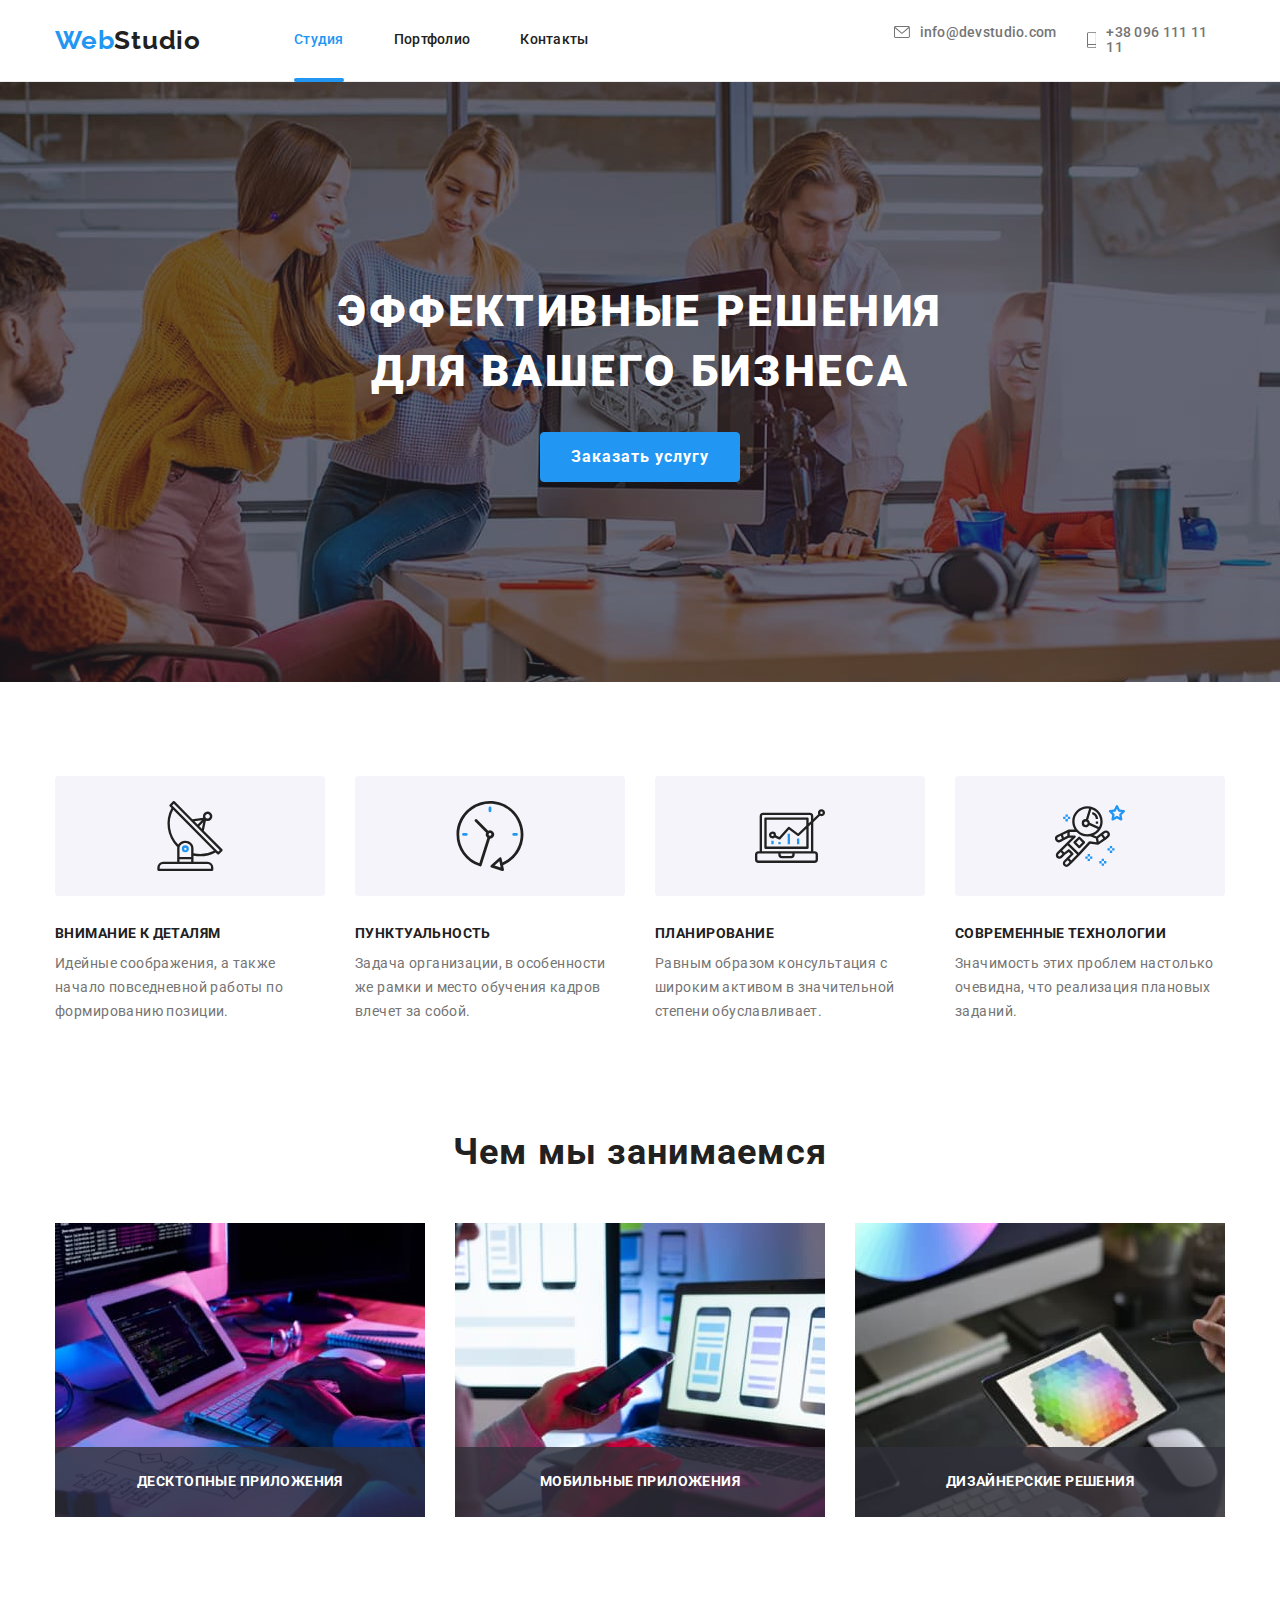
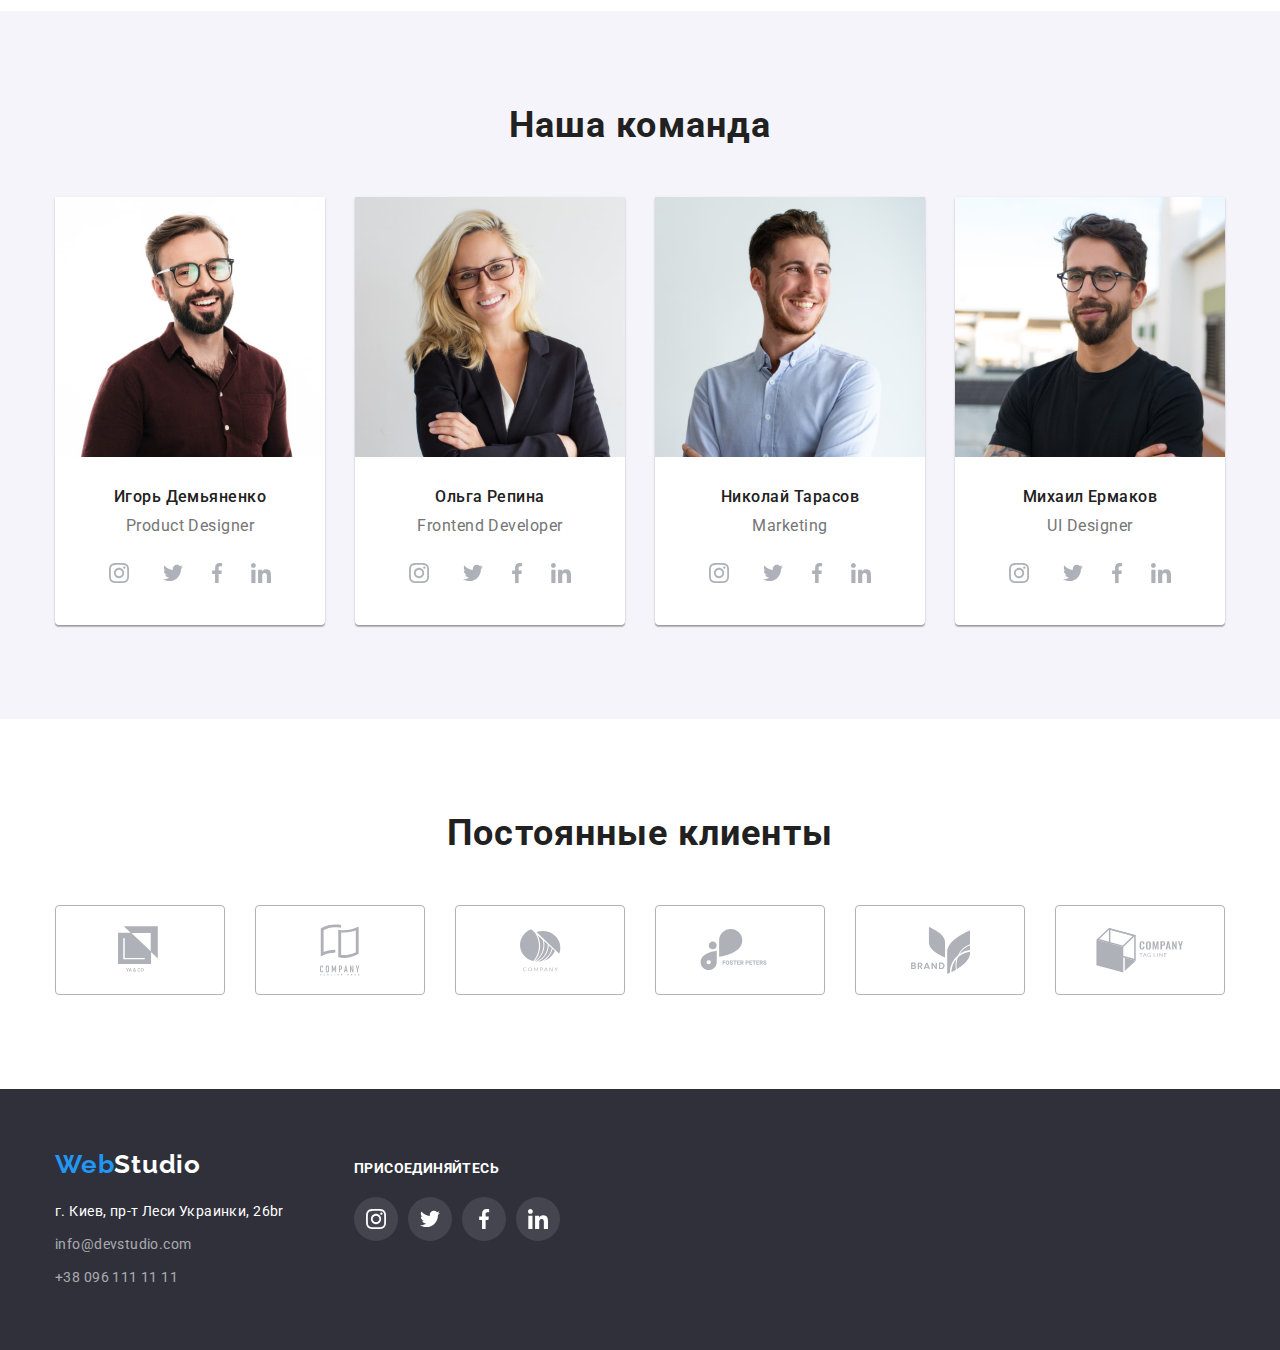
==== commit 27cf029b: "Устанавливает prettier and formatting" ====
--- a/index.html
+++ b/index.html
@@ -4,19 +4,28 @@
     <meta charset="UTF-8" />
     <meta name="viewport" content="width=device-width, initial-scale=1.0" />
     <title>Studio</title>
-    <link rel="stylesheet" href="https://cdnjs.cloudflare.com/ajax/libs/modern-normalize/1.0.0/modern-normalize.min.css" integrity="sha512-ISS7cAi1PEhQ8jnbJpJZMd29NlhNj4AWYyLOSp2CE/CsHxTCu+r+t0D2yoJudVrd0/8fTVPUVDzY5Tvli75u/g==" crossorigin="anonymous" />
-    <link rel="preconnect" href="https://fonts.gstatic.com">
-    <link href="https://fonts.googleapis.com/css2?family=Raleway:wght@700&family=Roboto:wght@400;500;700;900&display=swap" rel="stylesheet">
+    <link
+      rel="stylesheet"
+      href="https://cdnjs.cloudflare.com/ajax/libs/modern-normalize/1.0.0/modern-normalize.min.css"
+      integrity="sha512-ISS7cAi1PEhQ8jnbJpJZMd29NlhNj4AWYyLOSp2CE/CsHxTCu+r+t0D2yoJudVrd0/8fTVPUVDzY5Tvli75u/g=="
+      crossorigin="anonymous"
+    />
+    <link rel="preconnect" href="https://fonts.gstatic.com" />
+    <link
+      href="https://fonts.googleapis.com/css2?family=Raleway:wght@700&family=Roboto:wght@400;500;700;900&display=swap"
+      rel="stylesheet"
+    />
     <link rel="stylesheet" href="./CSS/styles.css" />
   </head>
   <body>
-
     <!-- Шапка сайта -->
 
     <header class="header">
       <div class="container header-container">
         <div class="nav-container">
-          <a class="header-logo" href="./index.html"><span class="web">Web</span>Studio</a>
+          <a class="header-logo" href="./index.html"
+            ><span class="web">Web</span>Studio</a
+          >
           <nav class="nav">
             <ul class="nav-list menu">
               <li class="nav-item">
@@ -33,10 +42,10 @@
           <ul class="nav-list">
             <li class="mail-phone">
               <a class="link-mail" href="mailto:info@devstudio.com">
-              <svg class="icon-mail" width="16" height="12">
-                <use href="./images/symbol-defs.svg#icon-mail"></use>
-              </svg>
-              info@devstudio.com
+                <svg class="icon-mail" width="16" height="12">
+                  <use href="./images/symbol-defs.svg#icon-mail"></use>
+                </svg>
+                info@devstudio.com
               </a>
             </li>
             <li class="nav-item">
@@ -52,12 +61,13 @@
       </div>
     </header>
     <main>
-
       <!-- Герой -->
 
       <section class="hero hero-overlay">
         <div class="container hero-container">
-          <h1 class="hero-title">Эффективные решения<br>для вашего бизнеса</h1> 
+          <h1 class="hero-title">
+            Эффективные решения<br />для вашего бизнеса
+          </h1>
           <button data-open-modal class="button">Заказать услугу</button>
         </div>
       </section>
@@ -78,8 +88,8 @@
             <li class="features-item icon-clock">
               <h3 class="features-title-item">Пунктуальность</h3>
               <p class="features-text">
-                Задача организации, в особенности же рамки и место обучения кадров
-                влечет за собой.
+                Задача организации, в особенности же рамки и место обучения
+                кадров влечет за собой.
               </p>
             </li>
             <li class="features-item icon-diagram">
@@ -109,22 +119,21 @@
             <li class="advantages-item">
               <div class="label">
                 <img
-                src="./images/studio/advantages/code-layout.jpg"
-                alt="Верстка"
-                width="370"
-                height="294"
+                  src="./images/studio/advantages/code-layout.jpg"
+                  alt="Верстка"
+                  width="370"
+                  height="294"
                 />
                 <p class="label-text">Десктопные приложения</p>
               </div>
-                
             </li>
             <li class="advantages-item">
               <div class="label">
                 <img
-                src="./images/studio/advantages/mobile-applications.jpg"
-                alt="Мобильные приложения"
-                width="370"
-                height="294"
+                  src="./images/studio/advantages/mobile-applications.jpg"
+                  alt="Мобильные приложения"
+                  width="370"
+                  height="294"
                 />
                 <p class="label-text">Мобильные приложения</p>
               </div>
@@ -132,10 +141,10 @@
             <li class="advantages-item">
               <div class="label">
                 <img
-                src="./images/studio/advantages/design.jpg"
-                alt="Дизайн"
-                width="370"
-                height="294"
+                  src="./images/studio/advantages/design.jpg"
+                  alt="Дизайн"
+                  width="370"
+                  height="294"
                 />
                 <p class="label-text">Дизайнерские решения</p>
               </div>
@@ -164,7 +173,9 @@
                   <li class="socials-item">
                     <a class="socials-link" href="www.instagram.com">
                       <svg class="socials-icon" width="20" height="20">
-                        <use href="./images/symbol-defs.svg#icon-instagram"></use>
+                        <use
+                          href="./images/symbol-defs.svg#icon-instagram"
+                        ></use>
                       </svg>
                     </a>
                   </li>
@@ -178,14 +189,18 @@
                   <li>
                     <a class="socials-link" href="https://facebook.com">
                       <svg class="socials-icon" width="20" height="20">
-                        <use href="./images/symbol-defs.svg#icon-facebook"></use>
+                        <use
+                          href="./images/symbol-defs.svg#icon-facebook"
+                        ></use>
                       </svg>
                     </a>
                   </li>
                   <li>
                     <a class="socials-link" href="https://linkedin.com">
                       <svg class="socials-icon" width="20" height="20">
-                        <use href="./images/symbol-defs.svg#icon-linkedin"></use>
+                        <use
+                          href="./images/symbol-defs.svg#icon-linkedin"
+                        ></use>
                       </svg>
                     </a>
                   </li>
@@ -206,7 +221,9 @@
                   <li class="socials-item">
                     <a class="socials-link" href="www.instagram.com">
                       <svg class="socials-icon" width="20" height="20">
-                        <use href="./images/symbol-defs.svg#icon-instagram"></use>
+                        <use
+                          href="./images/symbol-defs.svg#icon-instagram"
+                        ></use>
                       </svg>
                     </a>
                   </li>
@@ -220,14 +237,18 @@
                   <li>
                     <a class="socials-link" href="https://facebook.com">
                       <svg class="socials-icon" width="20" height="20">
-                        <use href="./images/symbol-defs.svg#icon-facebook"></use>
+                        <use
+                          href="./images/symbol-defs.svg#icon-facebook"
+                        ></use>
                       </svg>
                     </a>
                   </li>
                   <li>
                     <a class="socials-link" href="https://linkedin.com">
                       <svg class="socials-icon" width="20" height="20">
-                        <use href="./images/symbol-defs.svg#icon-linkedin"></use>
+                        <use
+                          href="./images/symbol-defs.svg#icon-linkedin"
+                        ></use>
                       </svg>
                     </a>
                   </li>
@@ -248,7 +269,9 @@
                   <li class="socials-item">
                     <a class="socials-link" href="www.instagram.com">
                       <svg class="socials-icon" width="20" height="20">
-                        <use href="./images/symbol-defs.svg#icon-instagram"></use>
+                        <use
+                          href="./images/symbol-defs.svg#icon-instagram"
+                        ></use>
                       </svg>
                     </a>
                   </li>
@@ -262,14 +285,18 @@
                   <li>
                     <a class="socials-link" href="https://facebook.com">
                       <svg class="socials-icon" width="20" height="20">
-                        <use href="./images/symbol-defs.svg#icon-facebook"></use>
+                        <use
+                          href="./images/symbol-defs.svg#icon-facebook"
+                        ></use>
                       </svg>
                     </a>
                   </li>
                   <li>
                     <a class="socials-link" href="https://linkedin.com">
                       <svg class="socials-icon" width="20" height="20">
-                        <use href="./images/symbol-defs.svg#icon-linkedin"></use>
+                        <use
+                          href="./images/symbol-defs.svg#icon-linkedin"
+                        ></use>
                       </svg>
                     </a>
                   </li>
@@ -290,7 +317,9 @@
                   <li class="socials-item">
                     <a class="socials-link" href="www.instagram.com">
                       <svg class="socials-icon" width="20" height="20">
-                        <use href="./images/symbol-defs.svg#icon-instagram"></use>
+                        <use
+                          href="./images/symbol-defs.svg#icon-instagram"
+                        ></use>
                       </svg>
                     </a>
                   </li>
@@ -304,14 +333,18 @@
                   <li>
                     <a class="socials-link" href="https://facebook.com">
                       <svg class="socials-icon" width="20" height="20">
-                        <use href="./images/symbol-defs.svg#icon-facebook"></use>
+                        <use
+                          href="./images/symbol-defs.svg#icon-facebook"
+                        ></use>
                       </svg>
                     </a>
                   </li>
                   <li>
                     <a class="socials-link" href="https://linkedin.com">
                       <svg class="socials-icon" width="20" height="20">
-                        <use href="./images/symbol-defs.svg#icon-linkedin"></use>
+                        <use
+                          href="./images/symbol-defs.svg#icon-linkedin"
+                        ></use>
                       </svg>
                     </a>
                   </li>
@@ -374,7 +407,6 @@
         </ul>
       </div>
     </section>
-
 
     <!-- Футер -->
     <footer class="footer">
@@ -385,8 +417,12 @@
           </a>
           <address class="address">
             г. Киев, пр-т Леси Украинки, 26br <br />
-            <a class="footer-link" href="mailto:info@devstudio.com">info@devstudio.com</a><br />
-            <a class="footer-link" href="tel:+380961111111">+38 096 111 11 11</a>
+            <a class="footer-link" href="mailto:info@devstudio.com"
+              >info@devstudio.com</a
+            ><br />
+            <a class="footer-link" href="tel:+380961111111"
+              >+38 096 111 11 11</a
+            >
           </address>
         </div>
         <div class="footer-socials">
@@ -431,7 +467,7 @@
           <svg class="modal-icon-close" width="11" height="11">
             <use href="./images/symbol-defs.svg#icon-close"></use>
           </svg>
-        </button>  
+        </button>
       </div>
     </div>
 
@@ -455,6 +491,5 @@
         console.log("Это клик в бекдроп");
       }
     </script>
-    
   </body>
 </html>
--- a/CSS/styles.css
+++ b/CSS/styles.css
@@ -172,11 +172,13 @@
 }
 
 .icon-mail {
- margin-right: 10px; 
+ margin-right: 10px;
+ fill: var(--secondary-text-color); 
 }
 
 .icon-phone {
-  margin-right: 10px; 
+  margin-right: 10px;
+  fill: var(--secondary-text-color);
  }
 
  .link-mail:hover .icon-mail,
@@ -211,17 +213,20 @@
 }
 
 .hero-overlay {
+  background-position: center;
+
+  background-repeat: no-repeat;
+  background-size: cover;
+
   height: 600px;
   max-width: 1600px;
   margin-left: auto;
   margin-right: auto;
   background-image: linear-gradient( rgba(47, 48, 58, 0.4), rgba(47, 48, 58, 0.4)), url(../images/studio/hero/Img.jpg);
-  background-repeat: no-repeat;
-  background-size: cover;
-  background-position: center;
 }
 
 .hero-title {
+  margin-bottom: 30px;
   color: var(--primary-white-color);
   font-weight: 900;
   font-size: 44px;
@@ -229,26 +234,28 @@
   text-align: center;
   letter-spacing: 0.06em;
   text-transform: uppercase;
-  margin-bottom: 30px;
 }
 
 .button {
+  align-items: center;
+  text-align: center;
+  justify-content: center;
+
   font-family: var(--primary-text-color);
+  color: #ffffff;
+  font-family: "Roboto", sans-serif;
   width: 200px;
   height: 50px;
   font-weight: 700;
   font-size: 16px;
   line-height: 1.88;
   letter-spacing: 0.06em;
+  
+
   background: #2196f3;
   border: 1px solid var(--accent-color);
   border-radius: 4px;
-  color: #ffffff;
-  font-family: "Roboto", sans-serif;
   cursor: pointer;
-  align-items: center;
-  text-align: center;
-  justify-content: center;
 }
 
 .backdrop {
@@ -319,10 +326,10 @@
 .features-item::before {
   display: block;
   content: "";
+  margin-bottom: 30px;
   height: 120px;
   background: #F5F4FA;
   border-radius: 4px;
-  margin-bottom: 30px;
 }
 
 .icon-antena::before {
@@ -417,6 +424,12 @@
 
 .label-text {
   position: absolute;
+
+  padding-top: 27px;
+  padding-bottom: 27px;
+  bottom: 0;
+  margin: 0;
+
   width: 100%;
   font-weight: bold;
   font-size: 14px;
@@ -425,10 +438,6 @@
   letter-spacing: 0.03em;
   text-transform: uppercase;
   color: #FFFFFF;
-  padding-top: 27px;
-  padding-bottom: 27px;
-  bottom: 0;
-  margin: 0;
 }
 
 
@@ -560,7 +569,6 @@
   justify-content: center;
   display: inline-flex;
   align-items: center;
-  /* display: inline-block; */
   width: 170px;
   height: 90px;
   border: 1px solid #AFB1B8;
@@ -702,7 +710,6 @@
   border: 1px solid #f5f4fa;
   border-radius: 4px;
   font-family: "Roboto", sans-serif;
-  box-shadow: 0px 3px 1px rgba(0, 0, 0, 0.1), 0px 1px 2px rgba(0, 0, 0, 0.08), 0px 2px 2px rgba(0, 0, 0, 0.12);
   background: #F5F4FA;
 }
 
@@ -711,6 +718,7 @@
   background-color: var(--accent-color);
   color: var(--primary-white-color);
   border-color: var(--accent-color);
+  box-shadow: 0px 3px 1px rgba(0, 0, 0, 0.1), 0px 1px 2px rgba(0, 0, 0, 0.08), 0px 2px 2px rgba(0, 0, 0, 0.12);
   transition: 250ms cubic-bezier(0.4, 0, 0.2, 1);
 }
 
@@ -759,21 +767,21 @@
 }
 
 .item-title {
+  margin-bottom: 4px;
   font-weight: 700;
   font-size: 18px;
   line-height: 2;
   letter-spacing: 0.06em;
   color: var(--primary-text-color);
-  margin-bottom: 4px;
 }
 
 .item-text {
+  margin: 0;
   font-weight: 400;
   font-size: 16px;
   line-height: 1.9;
   letter-spacing: 0.03em;
   color: #757575;
-  margin: 0;
 }
 
 .portfolio-card {
@@ -804,6 +812,7 @@
 
 }
 
-.portfolio-link-item:hover .portfolio-overlay {
+.portfolio-link-item:hover .portfolio-overlay, 
+.portfolio-link-item:focus .portfolio-overlay {
   transform: translateY(0);
 }
